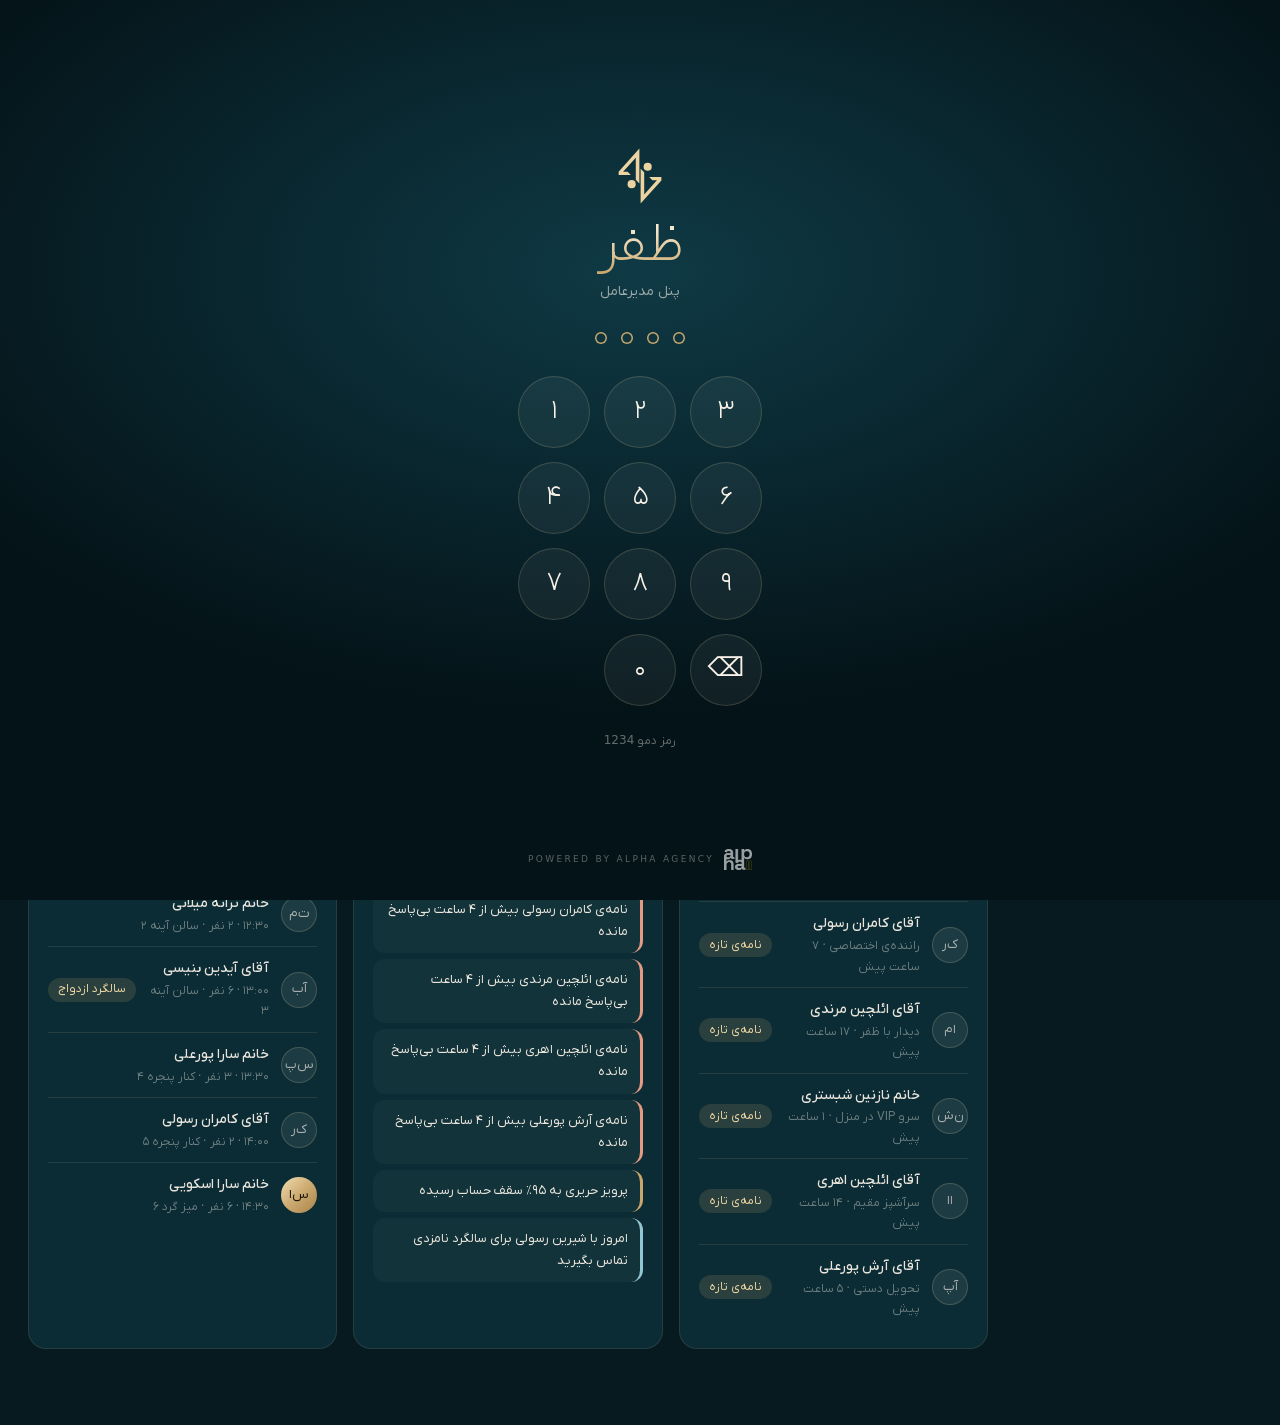
==== admin.html @ aad44e23 "Zafar Continental demo: site, Circle NFC page, CEO panel" ====
<!doctype html>
<html lang="fa" dir="rtl">
<head>
<meta charset="utf-8">
<meta name="viewport" content="width=device-width,initial-scale=1,viewport-fit=cover">
<title>ظفر · پنل مدیرعامل</title>
<meta name="robots" content="noindex,nofollow">
<meta name="theme-color" content="#071E25">
<link rel="icon" href="assets/icons/favicon.svg" type="image/svg+xml">
<link rel="apple-touch-icon" href="assets/icons/apple-touch-icon.png">
<link rel="preload" href="assets/fonts/yekan.woff2" as="font" type="font/woff2" crossorigin>
<link rel="stylesheet" href="css/admin.css?v=45792fa0ba">
<script type="module" src="js/admin/app.js?v=45792fa0ba"></script>
</head>
<body><noscript>پنل به جاوااسکریپت نیاز دارد.</noscript></body>
</html>
---- css/admin.css ----
/* Zafar · CEO panel — Alpha Agency */
@font-face { font-family: "ZY"; src: url(../assets/fonts/yekan.woff2) format("woff2"); font-weight: 100 1000; font-display: swap; }
@font-face { font-family: "IN"; src: url(../assets/fonts/in-400.woff2) format("woff2"); font-weight: 400; unicode-range: U+0000-00FF,U+2000-206F; }
@font-face { font-family: "IN"; src: url(../assets/fonts/in-500.woff2) format("woff2"); font-weight: 500; unicode-range: U+0000-00FF,U+2000-206F; }
@font-face { font-family: "IN"; src: url(../assets/fonts/in-600.woff2) format("woff2"); font-weight: 600; unicode-range: U+0000-00FF,U+2000-206F; }
:root {
  --bg: #061A20; --bg2: #08232A; --panel: #0B2C35; --panel2: #0E3540; --line: rgba(235, 211, 162, .11); --line2: rgba(235, 211, 162, .2);
  --tx: rgba(246, 240, 230, .94); --tx2: rgba(246, 240, 230, .64); --tx3: rgba(246, 240, 230, .4);
  --gold: #C9A66B; --gold-hi: #EBD3A2; --teal: #0F5D73; --green: #8FD3B1; --red: #E39B83; --blue: #93C6D3;
  --fa: "ZY", "IN", system-ui, sans-serif; --lat: "IN", system-ui, sans-serif;
  --ease: cubic-bezier(.22, 1, .36, 1); --spring: cubic-bezier(.34, 1.45, .64, 1);
  --side: 264px; --r: 18px;
  color-scheme: dark;
}
:root[data-theme="light"] { --bg: #F3EEE4; --bg2: #EDE6D9; --panel: #FFFDF8; --panel2: #F7F2E9; --line: rgba(10, 38, 46, .09); --line2: rgba(10, 38, 46, .16); --tx: #0E2229; --tx2: rgba(14, 34, 41, .66); --tx3: rgba(14, 34, 41, .42); --gold: #A9844B; --gold-hi: #8A6A35; --green: #2F8A63; --red: #B9573C; --blue: #2E7186; color-scheme: light; }
* { box-sizing: border-box; }
html, body { margin: 0; }
body { background: var(--bg); color: var(--tx); font: 400 14px/1.7 var(--fa); -webkit-font-smoothing: antialiased; }
a { color: inherit; text-decoration: none; }
button, input, select, textarea { font: inherit; color: inherit; }
button { background: none; border: 0; cursor: pointer; padding: 0; }
.lat { font-family: var(--lat); direction: ltr; unicode-bidi: isolate; }
.zmark { fill: currentColor; }
small { font-size: 12px; }
/* lock */
.lock { position: fixed; inset: 0; z-index: 200; display: grid; place-items: center; background: radial-gradient(90% 70% at 50% 30%, #0F3A45, #041318 70%); transition: opacity .6s var(--ease), transform .6s var(--ease); }
.lock.out { opacity: 0; transform: scale(1.04); }
.lock[hidden] { display: none; }
.lk-in { display: grid; justify-items: center; gap: 6px; color: rgba(246, 240, 230, .94); }
.lk-mark { width: 44px; height: 56px; color: #EBD3A2; margin-bottom: 8px; }
.lk-in h1 { margin: 0; font: 200 56px/1 var(--fa); background: linear-gradient(180deg, #FFF7E6, #C9A66B); -webkit-background-clip: text; background-clip: text; color: transparent; }
.lk-in p { margin: 0 0 22px; color: rgba(246, 240, 230, .6); }
.dots { display: flex; gap: 14px; margin-bottom: 26px; }
.dots i { width: 12px; height: 12px; border-radius: 50%; box-shadow: inset 0 0 0 1.5px #C9A66B; transition: background-color .2s, transform .2s var(--spring); }
.dots i.on { background: #EBD3A2; transform: scale(1.15); }
.dots.bad { animation: shake .45s; }
@keyframes shake { 20%, 60% { transform: translateX(-8px); } 40%, 80% { transform: translateX(8px); } }
.pad { display: grid; grid-template-columns: repeat(3, 72px); gap: 14px; direction: ltr; }
.pad button { height: 72px; border-radius: 50%; font: 300 26px/1 var(--fa); color: #F6F0E6; background: rgba(255, 255, 255, .05); box-shadow: inset 0 0 0 1px rgba(235, 211, 162, .18); transition: background-color .2s, transform .15s; }
.pad button:active { transform: scale(.92); background: rgba(235, 211, 162, .2); }
.pad button:disabled { visibility: hidden; }
.lk-in > small { margin-top: 18px; color: rgba(246, 240, 230, .4); }
.lk-sig { position: absolute; bottom: 30px; display: flex; gap: 10px; align-items: center; opacity: .6; } .lk-sig span { font: 500 9px/1 var(--lat); letter-spacing: .26em; text-transform: uppercase; color: rgba(246, 240, 230, .6); }
/* layout */
.side { position: fixed; inset-block: 0; inset-inline-start: 0; z-index: 40; width: var(--side); display: flex; flex-direction: column; background: var(--bg2); border-inline-end: 1px solid var(--line); transition: width .35s var(--ease), transform .35s var(--ease); }
.sd-brand { display: flex; align-items: center; gap: 12px; padding: 22px 20px 18px; color: var(--gold-hi); }
.sd-brand .zmark { width: 22px; height: 28px; flex: none; }
.sd-brand b { display: block; font: 500 13px/1 var(--lat); letter-spacing: .38em; color: var(--tx); }
.sd-brand small { color: var(--tx3); }
.sd-nav { flex: 1; overflow-y: auto; padding: 4px 12px 20px; scrollbar-width: thin; }
.sd-g { margin-top: 12px; }
.sd-g > small { display: block; padding: 6px 12px; color: var(--tx3); font-size: 11.5px; }
.sd-g a { position: relative; display: flex; align-items: center; gap: 12px; height: 40px; padding: 0 12px; border-radius: 12px; color: var(--tx2); transition: background-color .2s, color .2s; white-space: nowrap; }
.sd-g a svg { width: 19px; height: 19px; flex: none; }
.sd-g a:hover { background: rgba(255, 255, 255, .04); color: var(--tx); }
.sd-g a.on { background: rgba(201, 166, 107, .14); color: var(--gold-hi); box-shadow: inset 0 0 0 1px rgba(201, 166, 107, .25); }
.sd-g a span { overflow: hidden; text-overflow: ellipsis; }
.bd { margin-inline-start: auto; min-width: 22px; height: 20px; padding: 0 6px; border-radius: 10px; background: var(--gold); color: #1B1408; font: 600 11.5px/20px var(--fa); text-align: center; font-style: normal; }
.sd-foot { display: grid; gap: 8px; padding: 16px 20px 20px; border-top: 1px solid var(--line); font-size: 13px; color: var(--tx2); }
.sd-foot a:hover { color: var(--gold-hi); }
.alpha-sig { display: inline-flex !important; align-items: center; gap: 10px; margin-top: 6px; opacity: .7; direction: ltr; justify-content: flex-end; }
.alpha-sig img { width: 26px; height: auto; }
:root[data-theme="light"] .alpha-sig img, :root[data-theme="light"] .lk-sig img { filter: invert(1); }
.alpha-sig span { font: 500 8.5px/1 var(--lat); letter-spacing: .24em; text-transform: uppercase; }
.main { margin-inline-start: var(--side); min-height: 100vh; transition: margin .35s var(--ease); }
.collapsed { --side: 74px; }
.collapsed .sd-g a span, .collapsed .sd-g > small, .collapsed .sd-brand div, .collapsed .sd-foot a:not(.alpha-sig), .collapsed .alpha-sig span { display: none; }
.collapsed .bd { position: absolute; top: 2px; inset-inline-end: 4px; min-width: 18px; height: 16px; line-height: 16px; font-size: 10px; }
.top { position: sticky; top: 0; z-index: 30; display: flex; align-items: center; gap: 10px; height: 66px; padding: 0 24px; background: color-mix(in srgb, var(--bg) 78%, transparent); -webkit-backdrop-filter: blur(18px) saturate(160%); backdrop-filter: blur(18px) saturate(160%); border-bottom: 1px solid var(--line); }
.top h1 { margin: 0 6px; font: 400 19px/1 var(--fa); white-space: nowrap; }
.ib { position: relative; width: 40px; height: 40px; flex: none; border-radius: 12px; display: grid; place-items: center; color: var(--tx2); transition: background-color .2s, color .2s; }
.ib:hover { background: rgba(255, 255, 255, .05); color: var(--tx); }
.ib svg { width: 20px; height: 20px; }
.burger { display: none; }
.search { margin-inline-start: auto; display: flex; align-items: center; gap: 10px; height: 40px; padding: 0 14px; border-radius: 12px; min-width: 320px; color: var(--tx3); background: var(--panel); box-shadow: inset 0 0 0 1px var(--line); }
.search svg { width: 17px; height: 17px; }
.search kbd { margin-inline-start: auto; font-size: 11px; padding: 2px 6px; border-radius: 6px; box-shadow: inset 0 0 0 1px var(--line2); }
.bell i { position: absolute; top: 4px; inset-inline-end: 4px; min-width: 17px; height: 17px; padding: 0 4px; border-radius: 9px; background: var(--red); color: #1B0D07; font: 600 10.5px/17px var(--fa); font-style: normal; display: none; }
.bell.has i { display: block; }
.bell.ring svg { animation: ring .9s var(--ease); transform-origin: 50% 15%; }
@keyframes ring { 15% { transform: rotate(14deg); } 30% { transform: rotate(-12deg); } 45% { transform: rotate(9deg); } 60% { transform: rotate(-6deg); } 75% { transform: rotate(3deg); } }
.me { display: flex; align-items: center; gap: 8px; padding: 0 12px; height: 40px; border-radius: 12px; background: var(--panel); box-shadow: inset 0 0 0 1px var(--line); color: var(--tx2); }
.me .zmark { width: 13px; height: 17px; color: var(--gold); }
.alerts-pop { position: fixed; z-index: 50; top: 62px; inset-inline-end: 24px; width: 380px; max-height: 70vh; overflow: auto; padding: 18px; border-radius: 18px; background: var(--panel); box-shadow: inset 0 0 0 1px var(--line2), 0 30px 60px -20px rgba(0, 0, 0, .6); }
.alerts-pop h4 { margin: 0 0 10px; }
.view { padding: 26px 28px 60px; }
.view.in { animation: fade .45s var(--ease); }
@keyframes fade { from { opacity: 0; transform: translateY(8px); } }
/* components */
.kpis { display: grid; grid-template-columns: repeat(auto-fit, minmax(158px, 1fr)); gap: 12px; margin-bottom: 18px; }
.kpis.sm { grid-template-columns: repeat(auto-fit, minmax(130px, 1fr)); margin: 16px 0; }
.kpi { position: relative; padding: 16px 18px; border-radius: var(--r); background: var(--panel); box-shadow: inset 0 0 0 1px var(--line); display: grid; gap: 4px; align-content: start; }
.kpi > span { color: var(--tx3); font-size: 12.5px; }
.kpi > b { font: 500 22px/1.25 var(--fa); }
.kpi > b small { font-size: 12px; color: var(--tx3); font-weight: 400; }
.kpi > em { font-style: normal; color: var(--tx3); font-size: 12px; }
.kpis.sm .kpi > b { font-size: 16px; }
.kpi.hot { box-shadow: inset 0 0 0 1px rgba(227, 155, 131, .5); background: linear-gradient(160deg, rgba(227, 155, 131, .08), var(--panel)); }
.delta { font-size: 12px; font-weight: 500; } .delta.up { color: var(--green); } .delta.down { color: var(--red); }
.grid { display: grid; gap: 16px; margin-bottom: 16px; }
.g-2 { grid-template-columns: 1fr 1fr; } .g-3 { grid-template-columns: repeat(3, 1fr); } .g-2-1 { grid-template-columns: 2fr 1fr; }
.grid > .card { margin: 0; }
.card { padding: 20px; border-radius: var(--r); background: var(--panel); box-shadow: inset 0 0 0 1px var(--line); margin-bottom: 16px; min-width: 0; }
.card-h { display: flex; align-items: center; justify-content: space-between; gap: 12px; margin-bottom: 14px; }
.card-h h3 { margin: 0; font: 500 15px/1.4 var(--fa); display: flex; align-items: center; gap: 10px; }
.lnk { color: var(--gold-hi); font-size: 13px; }
.pill { display: inline-flex; align-items: center; height: 24px; padding: 0 10px; border-radius: 999px; font-size: 12px; white-space: nowrap; background: rgba(255, 255, 255, .06); color: var(--tx2); }
.pill.gold { background: rgba(201, 166, 107, .16); color: var(--gold-hi); } .pill.green { background: rgba(143, 211, 177, .14); color: var(--green); } .pill.red { background: rgba(227, 155, 131, .15); color: var(--red); } .pill.blue { background: rgba(147, 198, 211, .14); color: var(--blue); } .pill.mute { color: var(--tx3); }
.pill.tier-noir { background: #15181A; color: #E9D3A3; box-shadow: inset 0 0 0 1px rgba(233, 211, 163, .3); } .pill.tier-gold { background: linear-gradient(135deg, #F3DFAE, #B99257); color: #2A1E0B; } .pill.tier-teal { background: #0F5D73; color: #F3E7CE; }
.b { display: inline-flex; align-items: center; justify-content: center; gap: 6px; height: 36px; padding: 0 14px; border-radius: 11px; font-size: 13px; white-space: nowrap; background: rgba(255, 255, 255, .05); box-shadow: inset 0 0 0 1px var(--line2); color: var(--tx); transition: background-color .2s, transform .15s var(--spring); }
.b:hover { background: rgba(255, 255, 255, .09); } .b:active { transform: scale(.95); }
.b.gold { background: linear-gradient(135deg, #F1DDB1, #C9A66B 55%, #A9844B); color: #1B1408; box-shadow: none; font-weight: 500; }
.b.sm { height: 30px; padding: 0 10px; font-size: 12px; border-radius: 9px; }
.b.on { background: rgba(201, 166, 107, .2); color: var(--gold-hi); }
.b[aria-pressed="true"] { background: rgba(201, 166, 107, .18); color: var(--gold-hi); box-shadow: inset 0 0 0 1px rgba(201, 166, 107, .4); }
.b small { opacity: .6; }
.row { display: flex; flex-wrap: wrap; gap: 6px; align-items: center; }
.bar-row { display: flex; flex-wrap: wrap; gap: 10px; align-items: center; margin-bottom: 16px; }
.bar-row .muted { flex: 1; }
.seg-a { display: flex; flex-wrap: wrap; gap: 6px; }
.sel { height: 36px; padding: 0 12px; border-radius: 11px; border: 0; outline: 0; background: var(--panel); box-shadow: inset 0 0 0 1px var(--line2); min-width: 160px; }
.sel.sm { height: 30px; min-width: 0; font-size: 12.5px; padding: 0 8px; }
.sel.num { width: 90px; text-align: center; }
.sel:focus { box-shadow: inset 0 0 0 1.5px var(--gold); }
select option { background: var(--panel); color: var(--tx); }
.muted, .hint { color: var(--tx3); font-size: 13px; }
.hint { margin: 8px 0 0; }
.empty { color: var(--tx3); text-align: center; padding: 22px 0; margin: 0; font-size: 13px; } .empty.sm { padding: 8px 0; }
.av { width: 36px; height: 36px; flex: none; border-radius: 50%; display: grid; place-items: center; font-size: 13px; background: rgba(255, 255, 255, .07); color: var(--tx2); box-shadow: inset 0 0 0 1px var(--line2); }
.av.gold { background: linear-gradient(135deg, #F1DDB1, #C9A66B 55%, #A9844B); color: #1B1408; box-shadow: none; }
.av.big { width: 58px; height: 58px; font-size: 18px; }
.who { display: flex; align-items: center; gap: 10px; } .who b { display: block; font-weight: 500; } .who small { color: var(--tx3); }
.list { list-style: none; margin: 0; padding: 0; }
.list li { display: flex; align-items: center; gap: 12px; padding: 10px 0; border-bottom: 1px solid var(--line); }
.list li:last-child { border: 0; }
.list li > a { display: flex; align-items: center; gap: 12px; width: 100%; }
.list li div { flex: 1; min-width: 0; } .list li b { display: block; font-weight: 500; } .list li small { display: block; color: var(--tx3); }
.list.sm li { padding: 8px 0; }
.alerts { list-style: none; margin: 0; padding: 0; display: grid; gap: 6px; }
.alerts li a, .alerts-pop li a { display: block; padding: 10px 12px; border-radius: 12px; background: rgba(255, 255, 255, .03); border-inline-start: 3px solid var(--tx3); font-size: 13px; }
.alerts-pop ul { list-style: none; margin: 0; padding: 0; display: grid; gap: 6px; }
.alerts li.red a, .alerts-pop li.red a { border-color: var(--red); } .alerts li.gold a, .alerts-pop li.gold a { border-color: var(--gold); } .alerts li.blue a, .alerts-pop li.blue a { border-color: var(--blue); }
.mtr { display: inline-block; width: 90px; height: 6px; border-radius: 6px; background: rgba(255, 255, 255, .08); overflow: hidden; vertical-align: middle; }
.mtr i { display: block; height: 100%; width: calc(var(--p) * 100%); background: var(--gold); border-radius: inherit; }
.mtr.red i { background: var(--red); }
/* tables */
.tbl-wrap { overflow-x: auto; margin: 0 -6px; }
.tbl { width: 100%; border-collapse: collapse; min-width: 640px; }
.tbl th { text-align: start; font-weight: 500; font-size: 12px; color: var(--tx3); padding: 10px 8px; border-bottom: 1px solid var(--line2); cursor: pointer; white-space: nowrap; user-select: none; }
.tbl th[data-dir]::after { content: " ▾"; color: var(--gold); } .tbl th[data-dir="asc"]::after { content: " ▴"; }
.tbl td { padding: 11px 8px; border-bottom: 1px solid var(--line); vertical-align: middle; }
.tbl td small { color: var(--tx3); }
.tbl tbody tr:hover td { background: rgba(255, 255, 255, .02); }
.tbl.compact td { padding: 7px 8px; font-size: 13px; }
.tbl tfoot td { font-weight: 600; }
.pos { color: var(--green); }
/* charts */
.chart { width: 100%; height: auto; overflow: visible; }
.chart .grid { stroke: var(--line); stroke-width: 1; }
.chart .ax { fill: var(--tx3); font: 400 20px var(--fa); }
.chart .ln { fill: none; stroke: var(--gold); stroke-width: 3; stroke-linejoin: round; }
.chart .ln2 { fill: none; stroke: var(--tx3); stroke-width: 2; stroke-dasharray: 6 6; }
.chart .hit { fill: transparent; } .chart .hit:hover { fill: rgba(201, 166, 107, .08); }
.legend { display: flex; flex-wrap: wrap; gap: 14px; margin-top: 10px; color: var(--tx2); font-size: 12.5px; }
.legend span { display: inline-flex; align-items: center; gap: 6px; } .legend i { width: 12px; height: 4px; border-radius: 3px; background: var(--gold); } .legend i.l2 { background: var(--tx3); }
.legend.col { flex-direction: column; gap: 6px; } .legend.col span { justify-content: space-between; } .legend.col b { margin-inline-start: auto; font-weight: 500; }
.legend.col i { width: 10px; height: 10px; border-radius: 3px; }
.hbars { display: grid; gap: 10px; }
.hb { display: grid; grid-template-columns: 140px 1fr auto; gap: 12px; align-items: center; font-size: 13px; }
.hb i { height: 10px; border-radius: 6px; background: linear-gradient(90deg, var(--c), color-mix(in srgb, var(--c) 60%, transparent)); width: calc(var(--v) * 100%); min-width: 4px; }
:root[dir="rtl"] .hb i { background: linear-gradient(270deg, var(--c), color-mix(in srgb, var(--c) 60%, transparent)); }
.hb b { font-weight: 500; white-space: nowrap; }
.vbars { display: flex; align-items: flex-end; gap: 6px; height: calc(var(--h) + 24px); }
.vb { flex: 1; display: grid; justify-items: center; gap: 6px; align-content: end; height: 100%; }
.vb i { width: 100%; max-width: 26px; height: calc(var(--v) * var(--h)); border-radius: 6px 6px 2px 2px; background: var(--c); opacity: .85; }
.vb small { font-size: 10px; color: var(--tx3); white-space: nowrap; }
.donut { position: relative; display: grid; place-items: center; margin: 0 auto 14px; width: max-content; }
.donut svg { transform: rotate(-90deg); } .donut circle { fill: none; stroke-width: 13; }
.dn-c { position: absolute; text-align: center; } .dn-c b { display: block; font-size: 17px; font-weight: 500; } .dn-c small { color: var(--tx3); }
.heat { display: grid; grid-template-columns: 70px repeat(var(--cols), 1fr); gap: 4px; align-items: center; font-size: 12px; }
.heat small { color: var(--tx3); text-align: center; } .heat i { height: 30px; border-radius: 7px; background: rgba(201, 166, 107, calc(.08 + var(--a) * .85)); }
.tip { position: fixed; z-index: 300; pointer-events: none; padding: 8px 12px; border-radius: 10px; background: #041318; color: #F6F0E6; font-size: 12.5px; white-space: pre-line; transform: translate(-50%, -100%); opacity: 0; transition: opacity .15s; box-shadow: 0 10px 30px -10px rgba(0, 0, 0, .7), inset 0 0 0 1px rgba(235, 211, 162, .2); }
.tip.on { opacity: 1; }
/* inbox */
.inbox { display: grid; grid-template-columns: 360px 1fr; gap: 16px; align-items: start; }
.ib-list { list-style: none; margin: 0; padding: 6px; border-radius: var(--r); background: var(--panel); box-shadow: inset 0 0 0 1px var(--line); max-height: calc(100vh - 220px); overflow: auto; position: sticky; top: 86px; }
.ib-list li a { display: flex; gap: 10px; align-items: center; padding: 12px; border-radius: 14px; }
.ib-list li a:hover { background: rgba(255, 255, 255, .03); }
.ib-list li.on a { background: rgba(201, 166, 107, .12); }
.ib-list li div { flex: 1; min-width: 0; } .ib-list b { display: block; font-weight: 500; } .ib-list small { display: block; color: var(--tx3); white-space: nowrap; overflow: hidden; text-overflow: ellipsis; }
.ib-list li.unread b::after { content: ""; display: inline-block; width: 7px; height: 7px; margin-inline-start: 6px; border-radius: 50%; background: var(--gold); vertical-align: 2px; }
.ib-read { display: grid; grid-template-columns: 1fr 300px; gap: 16px; align-items: start; }
.ib-empty { grid-column: 1 / -1; padding: 80px 0; border-radius: var(--r); background: var(--panel); box-shadow: inset 0 0 0 1px var(--line); }
.paper { position: relative; padding: 30px 34px; border-radius: 6px; background: #FCF9F2; color: #0E2229; box-shadow: 0 30px 60px -30px rgba(0, 0, 0, .6); background-image: linear-gradient(rgba(10, 38, 46, .04) 1px, transparent 1px); background-size: 100% 38px; }
.paper::after { content: ""; position: absolute; inset: 10px; border: 1px solid rgba(201, 166, 107, .4); pointer-events: none; }
.paper .pill { background: rgba(10, 38, 46, .07); color: rgba(14, 34, 41, .7); } .paper .pill.gold { background: rgba(201, 166, 107, .25); color: #6E5228; } .paper .pill.red { background: rgba(185, 87, 60, .12); color: #9A4430; } .paper .pill.blue { background: rgba(46, 113, 134, .12); color: #2E7186; } .paper .pill.green { background: rgba(47, 138, 99, .12); color: #2F8A63; }
.pp-h { display: flex; gap: 12px; align-items: center; color: rgba(14, 34, 41, .5); font-size: 12.5px; margin-bottom: 18px; } .pp-h .pill { margin-inline-start: auto; }
.paper h2 { margin: 0 0 8px; font: 300 26px/1.4 var(--fa); color: #0A262E; }
.paper p { margin: 0 0 10px; font-size: 16px; line-height: 2.2; }
.paper b { color: #0F5D73; font-weight: 500; }
.paper a { color: #0F5D73; }
.pp-f { margin: 6px 0 14px; display: grid; gap: 0; }
.pp-f > div { display: grid; grid-template-columns: 150px 1fr; gap: 12px; padding: 7px 0; border-bottom: 1px dashed rgba(10, 38, 46, .12); }
.pp-f dt { color: rgba(14, 34, 41, .5); font-size: 13px; } .pp-f dd { margin: 0; color: #0F5D73; font-size: 15px; }
.paper blockquote { margin: 6px 0 14px; padding: 10px 14px; border-inline-start: 3px solid #C9A66B; background: rgba(201, 166, 107, .08); font-size: 15px; color: #0F5D73; }
.pp-s span { font-size: 20px; color: #0F5D73; }
.pp-meta { display: flex; flex-wrap: wrap; gap: 6px; margin-top: 14px; }
.ib-acts { padding: 18px; border-radius: var(--r); background: var(--panel); box-shadow: inset 0 0 0 1px var(--line); position: sticky; top: 86px; }
.ib-acts h4 { margin: 18px 0 8px; font-weight: 500; font-size: 13px; color: var(--tx2); }
.ib-acts .row { margin-top: 12px; }
.tl { list-style: none; margin: 0; padding: 0; border-inline-start: 1px solid var(--line2); }
.tl li { position: relative; padding: 0 16px 14px; } .tl li::before { content: ""; position: absolute; inset-inline-start: -5px; top: 6px; width: 9px; height: 9px; border-radius: 50%; background: var(--gold); }
.tl b { display: block; font-weight: 500; font-size: 13px; } .tl small { color: var(--tx3); }
/* forms */
.ff { display: grid; gap: 6px; margin-bottom: 12px; } .ff > span { color: var(--tx3); font-size: 12.5px; }
.ff input, .ff select, .ff textarea { width: 100%; padding: 10px 12px; border-radius: 11px; border: 0; outline: 0; background: var(--panel2); box-shadow: inset 0 0 0 1px var(--line2); min-height: 40px; }
.ff input:focus, .ff select:focus, .ff textarea:focus { box-shadow: inset 0 0 0 1.5px var(--gold); }
.ff2 { display: grid; grid-template-columns: 1fr 1fr; gap: 10px; }
.chk { display: flex; align-items: center; gap: 8px; font-size: 13px; color: var(--tx2); cursor: pointer; }
.chk input { accent-color: var(--gold); width: 16px; height: 16px; } .chk.big { padding: 0 12px; height: 36px; border-radius: 11px; box-shadow: inset 0 0 0 1px var(--line2); }
.checks { display: grid; grid-template-columns: 1fr 1fr; gap: 8px; margin: 6px 0 12px; }
.sw { position: relative; display: inline-block; width: 42px; height: 24px; cursor: pointer; } .sw input { position: absolute; opacity: 0; }
.sw i { position: absolute; inset: 0; border-radius: 12px; background: rgba(255, 255, 255, .12); transition: background-color .25s; } .sw i::after { content: ""; position: absolute; top: 3px; inset-inline-start: 3px; width: 18px; height: 18px; border-radius: 50%; background: #fff; transition: transform .3s var(--spring); }
.sw input:checked + i { background: var(--gold); } .sw input:checked + i::after { transform: translateX(-18px); }
:root[dir="ltr"] .sw input:checked + i::after { transform: translateX(18px); }
.sw input:disabled + i { opacity: .5; } .sw.sm { width: 34px; height: 20px; } .sw.sm i::after { width: 14px; height: 14px; } .sw.sm input:checked + i::after { transform: translateX(-14px); }
/* drawer + modal + palette */
.drawer, .modal, .pal { position: fixed; inset: 0; z-index: 90; }
.drawer[hidden], .modal[hidden], .pal[hidden] { display: none; }
.dw-bg, .md-bg, .pal-bg { position: absolute; inset: 0; background: rgba(2, 10, 13, .55); -webkit-backdrop-filter: blur(4px); backdrop-filter: blur(4px); opacity: 0; transition: opacity .3s; }
.drawer.open .dw-bg, .modal.open .md-bg, .pal:not([hidden]) .pal-bg { opacity: 1; }
.dw-in { position: absolute; inset-block: 0; inset-inline-end: 0; width: min(520px, 100vw); overflow: auto; padding: 24px; background: var(--bg2); box-shadow: 0 0 0 1px var(--line), -30px 0 60px -20px rgba(0, 0, 0, .5); transform: translateX(-100%); transition: transform .4s var(--ease); }
:root[dir="ltr"] .dw-in { transform: translateX(100%); }
.drawer.wide .dw-in { width: min(640px, 100vw); }
.drawer.open .dw-in { transform: none; }
.dw-h { display: flex; gap: 14px; align-items: flex-start; } .dw-h h2 { margin: 0; font: 400 21px/1.4 var(--fa); } .dw-h p { margin: 2px 0 8px; color: var(--tx3); font-size: 12.5px; } .dw-h > div { flex: 1; }
.x { width: 36px; height: 36px; border-radius: 50%; font-size: 22px; color: var(--tx2); box-shadow: inset 0 0 0 1px var(--line2); }
.dw-sec { margin-top: 20px; padding-top: 18px; border-top: 1px solid var(--line); } .dw-sec h4 { margin: 0 0 12px; font-weight: 500; font-size: 13.5px; color: var(--gold-hi); }
.dw-sec form { display: grid; grid-template-columns: 1fr 1fr; gap: 0 10px; } .dw-sec form .ff:last-of-type, .dw-sec form .b, .dw-sec form .hint { grid-column: 1 / -1; }
.dl { margin: 0; display: grid; } .dl > div { display: grid; grid-template-columns: 120px 1fr; gap: 12px; padding: 7px 0; border-bottom: 1px solid var(--line); } .dl dt { color: var(--tx3); font-size: 12.5px; } .dl dd { margin: 0; }
.md-in { position: absolute; left: 50%; top: 50%; width: min(520px, calc(100vw - 24px)); max-height: calc(100vh - 40px); overflow: auto; translate: -50% -46%; padding: 22px; border-radius: 22px; background: var(--bg2); box-shadow: 0 0 0 1px var(--line2), 0 40px 80px -30px rgba(0, 0, 0, .7); opacity: 0; transition: translate .4s var(--ease), opacity .3s; }
.modal.open .md-in { translate: -50% -50%; opacity: 1; }
.md-h { display: flex; align-items: center; justify-content: space-between; margin-bottom: 14px; } .md-h h3 { margin: 0; font: 500 16px/1.4 var(--fa); }
.md-f { display: flex; justify-content: flex-end; gap: 8px; margin-top: 8px; }
.pal-in { position: absolute; left: 50%; top: 14vh; translate: -50% 0; width: min(620px, calc(100vw - 24px)); border-radius: 20px; background: var(--bg2); box-shadow: 0 0 0 1px var(--line2), 0 40px 80px -30px rgba(0, 0, 0, .7); overflow: hidden; }
.pal-in input { width: 100%; height: 58px; padding: 0 20px; border: 0; outline: 0; background: transparent; font-size: 16px; border-bottom: 1px solid var(--line); }
.pal-in ul { list-style: none; margin: 0; padding: 8px; max-height: 50vh; overflow: auto; }
.pal-in a { display: flex; justify-content: space-between; gap: 12px; padding: 11px 14px; border-radius: 12px; } .pal-in a small { color: var(--tx3); } .pal-in a.on, .pal-in a:hover { background: rgba(201, 166, 107, .14); }
.toast { position: fixed; z-index: 300; left: 50%; bottom: 26px; translate: -50% 20px; padding: 12px 20px; border-radius: 999px; background: #041318; color: #F6F0E6; box-shadow: 0 0 0 1px rgba(235, 211, 162, .25), 0 20px 40px -10px rgba(0, 0, 0, .6); opacity: 0; transition: opacity .3s, translate .45s var(--spring); pointer-events: none; font-size: 13.5px; }
.toast.on { opacity: 1; translate: -50% 0; }
/* tonight / door view */
.door { display: grid; grid-template-columns: repeat(auto-fill, minmax(320px, 1fr)); gap: 14px; }
.door-c { padding: 24px; border-radius: 22px; background: linear-gradient(160deg, var(--panel2), var(--panel)); box-shadow: inset 0 0 0 1px var(--line2); }
.door-c.arrived { box-shadow: inset 0 0 0 1px var(--gold); }
.door-c small { color: var(--tx3); } .door-c h2 { margin: 8px 0 6px; font: 300 26px/1.35 var(--fa); color: var(--gold-hi); }
.door-c p { margin: 0 0 8px; color: var(--tx2); display: flex; gap: 8px; align-items: center; }
.door-c ul { list-style: none; margin: 10px 0 16px; padding: 0; display: grid; gap: 6px; font-size: 13.5px; } .door-c li { padding: 6px 10px; border-radius: 10px; background: rgba(255, 255, 255, .04); } .door-c li.warn { color: var(--red); background: rgba(227, 155, 131, .1); } .door-c li.gold { color: var(--gold-hi); background: rgba(201, 166, 107, .1); }
.door-c .b { flex: 1; height: 46px; font-size: 15px; }
/* kanban, calendar, bespoke, drivers */
.kanban, .bs-flow { display: grid; grid-template-columns: repeat(4, 1fr); gap: 12px; }
.bs-flow { grid-template-columns: repeat(5, 1fr); }
.kb-col, .bs-flow > div { padding: 12px; border-radius: 16px; background: rgba(255, 255, 255, .02); box-shadow: inset 0 0 0 1px var(--line); min-height: 140px; }
.kb-col h4, .bs-flow h4 { margin: 0 0 10px; font-weight: 500; font-size: 13px; color: var(--tx2); } .kb-col h4 small { color: var(--tx3); }
.kb-card { display: grid; gap: 2px; padding: 12px; border-radius: 13px; background: var(--panel2); box-shadow: inset 0 0 0 1px var(--line); margin-bottom: 8px; transition: transform .2s, box-shadow .2s; }
.kb-card:hover { transform: translateY(-2px); box-shadow: inset 0 0 0 1px var(--line2); }
.kb-card b { font-weight: 500; } .kb-card small { color: var(--tx3); } .kb-card small.gold { color: var(--gold-hi); } .kb-card small.red { color: var(--red); }
.kb-card .row { margin-top: 8px; }
.cal-h, .cal-g { display: grid; grid-template-columns: repeat(7, 1fr); gap: 6px; } .cal-h span { text-align: center; color: var(--tx3); font-size: 12px; padding-bottom: 6px; }
.cal-c { min-height: 92px; padding: 8px; border-radius: 12px; background: rgba(255, 255, 255, .02); box-shadow: inset 0 0 0 1px var(--line); display: grid; align-content: start; gap: 4px; }
.cal-c small { color: var(--tx3); font-size: 11px; } .cal-c.today { box-shadow: inset 0 0 0 1.5px var(--gold); } .cal-c.past { opacity: .55; }
.ev { display: block; padding: 3px 7px; border-radius: 7px; font-size: 11px; background: color-mix(in srgb, var(--c) 22%, transparent); color: var(--tx); border-inline-start: 3px solid var(--c); white-space: nowrap; overflow: hidden; text-overflow: ellipsis; }
.ev.new { opacity: .7; }
.banner { padding: 14px 18px; border-radius: 14px; margin-bottom: 16px; background: rgba(227, 155, 131, .12); color: var(--red); box-shadow: inset 0 0 0 1px rgba(227, 155, 131, .3); }
.drv .card-h h3 { gap: 10px; }
/* statements */
.stmt-grid { display: grid; grid-template-columns: repeat(auto-fill, minmax(420px, 1fr)); gap: 16px; }
.stmt-card { display: grid; gap: 10px; }
.stmt-p { position: relative; padding: 28px; border-radius: 6px; background: #FFFDF8; color: #0E2229; box-shadow: 0 20px 50px -30px rgba(0, 0, 0, .6); font-size: 13px; }
.stmt-p::after { content: ""; position: absolute; inset: 8px; border: 1px solid rgba(201, 166, 107, .45); pointer-events: none; }
.stmt-p header { display: flex; align-items: center; gap: 12px; padding-bottom: 14px; border-bottom: 1px solid rgba(10, 38, 46, .12); }
.stmt-p header .zmark { width: 20px; height: 26px; color: #0F5D73; } .stmt-p header b { display: block; font: 500 12px/1 var(--lat); letter-spacing: .36em; } .stmt-p header small { color: rgba(14, 34, 41, .55); } .stmt-p header span { margin-inline-start: auto; color: rgba(14, 34, 41, .55); }
.sp-to { display: grid; grid-template-columns: 1fr 1fr; gap: 14px; padding: 14px 0; } .sp-to small { display: block; color: rgba(14, 34, 41, .5); } .sp-to b { display: block; font-weight: 500; color: #0A262E; }
.stmt-p table { width: 100%; border-collapse: collapse; } .stmt-p th { text-align: start; font-weight: 500; color: rgba(14, 34, 41, .5); padding: 6px 4px; border-bottom: 1px solid rgba(10, 38, 46, .14); font-size: 12px; } .stmt-p td { padding: 6px 4px; border-bottom: 1px dashed rgba(10, 38, 46, .1); } .stmt-p td:last-child, .stmt-p th:last-child { text-align: end; } .stmt-p tfoot td { font-weight: 600; border: 0; padding-top: 10px; color: #0F5D73; font-size: 14px; }
.stmt-p footer { display: flex; gap: 14px; align-items: center; margin-top: 16px; } .stmt-p footer p { margin: 0; color: rgba(14, 34, 41, .55); font-size: 12px; flex: 1; }
.sp-seal { width: 58px; height: 58px; flex: none; border-radius: 50%; display: grid; place-items: center; color: rgba(235, 211, 162, .95); background: radial-gradient(circle at 35% 30%, #2B8AA1, #0F5D73 55%, #083845); box-shadow: inset 0 -4px 10px rgba(0, 0, 0, .35), inset 0 3px 6px rgba(255, 255, 255, .25); transform: rotate(-10deg); } .sp-seal .zmark { width: 16px; height: 21px; }
.print-body { background: #fff; padding: 20px; } .print-body .stmt-p { box-shadow: none; max-width: 760px; margin: 0 auto; } .pb { page-break-after: always; height: 30px; }
/* misc */
.pl { width: 100%; border-collapse: collapse; } .pl td { padding: 9px 4px; border-bottom: 1px solid var(--line); } .pl td:nth-child(2), .pl td:nth-child(3) { text-align: end; white-space: nowrap; } .pl td:nth-child(3) { color: var(--tx3); width: 70px; } .pl tr.strong td { font-weight: 600; } .pl tr.total td { color: var(--gold-hi); font-size: 15px; border-top: 1px solid var(--line2); }
.pnl-f, .set-f, .pin-f { display: grid; }
.shifts th.today { color: var(--gold-hi); } .shifts td { text-align: center; } .shifts td:first-child { text-align: start; white-space: nowrap; }
.shf { width: 100%; min-width: 58px; height: 32px; border-radius: 9px; font-size: 12px; background: rgba(255, 255, 255, .03); color: var(--tx3); box-shadow: inset 0 0 0 1px var(--line); }
.shf.s1 { background: rgba(147, 198, 211, .14); color: var(--blue); } .shf.s2 { background: rgba(201, 166, 107, .16); color: var(--gold-hi); } .shf.s3 { background: rgba(185, 163, 217, .16); color: #C9B6E6; } .shf.s4 { background: rgba(143, 211, 177, .16); color: var(--green); }
.perm td { text-align: center; } .perm td:first-child { text-align: start; }
.sum { width: 100%; min-height: 200px; padding: 14px; border-radius: 12px; border: 0; background: var(--panel2); box-shadow: inset 0 0 0 1px var(--line); line-height: 1.9; resize: vertical; margin-bottom: 10px; }
.nfcw { display: grid; justify-items: center; gap: 12px; text-align: center; padding: 10px 0; }
.nfcw code { padding: 8px 12px; border-radius: 10px; background: var(--panel2); font-size: 12px; word-break: break-all; }
.nfc-anim { position: relative; width: 80px; height: 80px; } .nfc-anim i { position: absolute; inset: 20px; border-radius: 50%; border: 1.5px solid var(--gold); animation: wav 2s ease-out infinite; } .nfc-anim i:nth-child(2) { animation-delay: .5s; } .nfc-anim i:nth-child(3) { animation-delay: 1s; }
@keyframes wav { from { transform: scale(.4); opacity: 1; } to { transform: scale(2); opacity: 0; } }
.scrim { display: none; }
@media (max-width: 1100px) { .g-3 { grid-template-columns: 1fr 1fr; } .inbox { grid-template-columns: 1fr; } .ib-list { position: static; max-height: 360px; } .ib-read { grid-template-columns: 1fr; } .ib-acts { position: static; } .kanban, .bs-flow { grid-template-columns: 1fr 1fr; } }
@media (max-width: 860px) {
  :root { --side: 280px; }
  .side { transform: translateX(100%); } .side.open { transform: none; box-shadow: -30px 0 60px rgba(0, 0, 0, .5); }
  .main { margin: 0; } .burger { display: grid; } #collapse { display: none; }
  .scrim { position: fixed; inset: 0; z-index: 35; background: rgba(0, 0, 0, .5); } .scrim.on { display: block; }
  .search { min-width: 0; flex: 1; } .search span, .search kbd, .me { display: none; }
  .top { padding: 0 12px; gap: 4px; } .top h1 { font-size: 16px; }
  .view { padding: 16px 12px 60px; }
  .g-2, .g-3, .g-2-1 { grid-template-columns: 1fr; }
  .kanban, .bs-flow { grid-template-columns: 1fr; }
  .ff2, .checks, .dw-sec form { grid-template-columns: 1fr; }
  .hb { grid-template-columns: 100px 1fr auto; }
  .cal-c { min-height: 60px; padding: 4px; } .ev { font-size: 9.5px; padding: 2px 4px; }
  .stmt-grid { grid-template-columns: 1fr; }
  .alerts-pop { inset-inline: 12px; width: auto; }
}
@media print { .side, .top, .bar-row, .b, .toast { display: none !important; } .main { margin: 0; } body { background: #fff; color: #000; } .card { box-shadow: none; } }
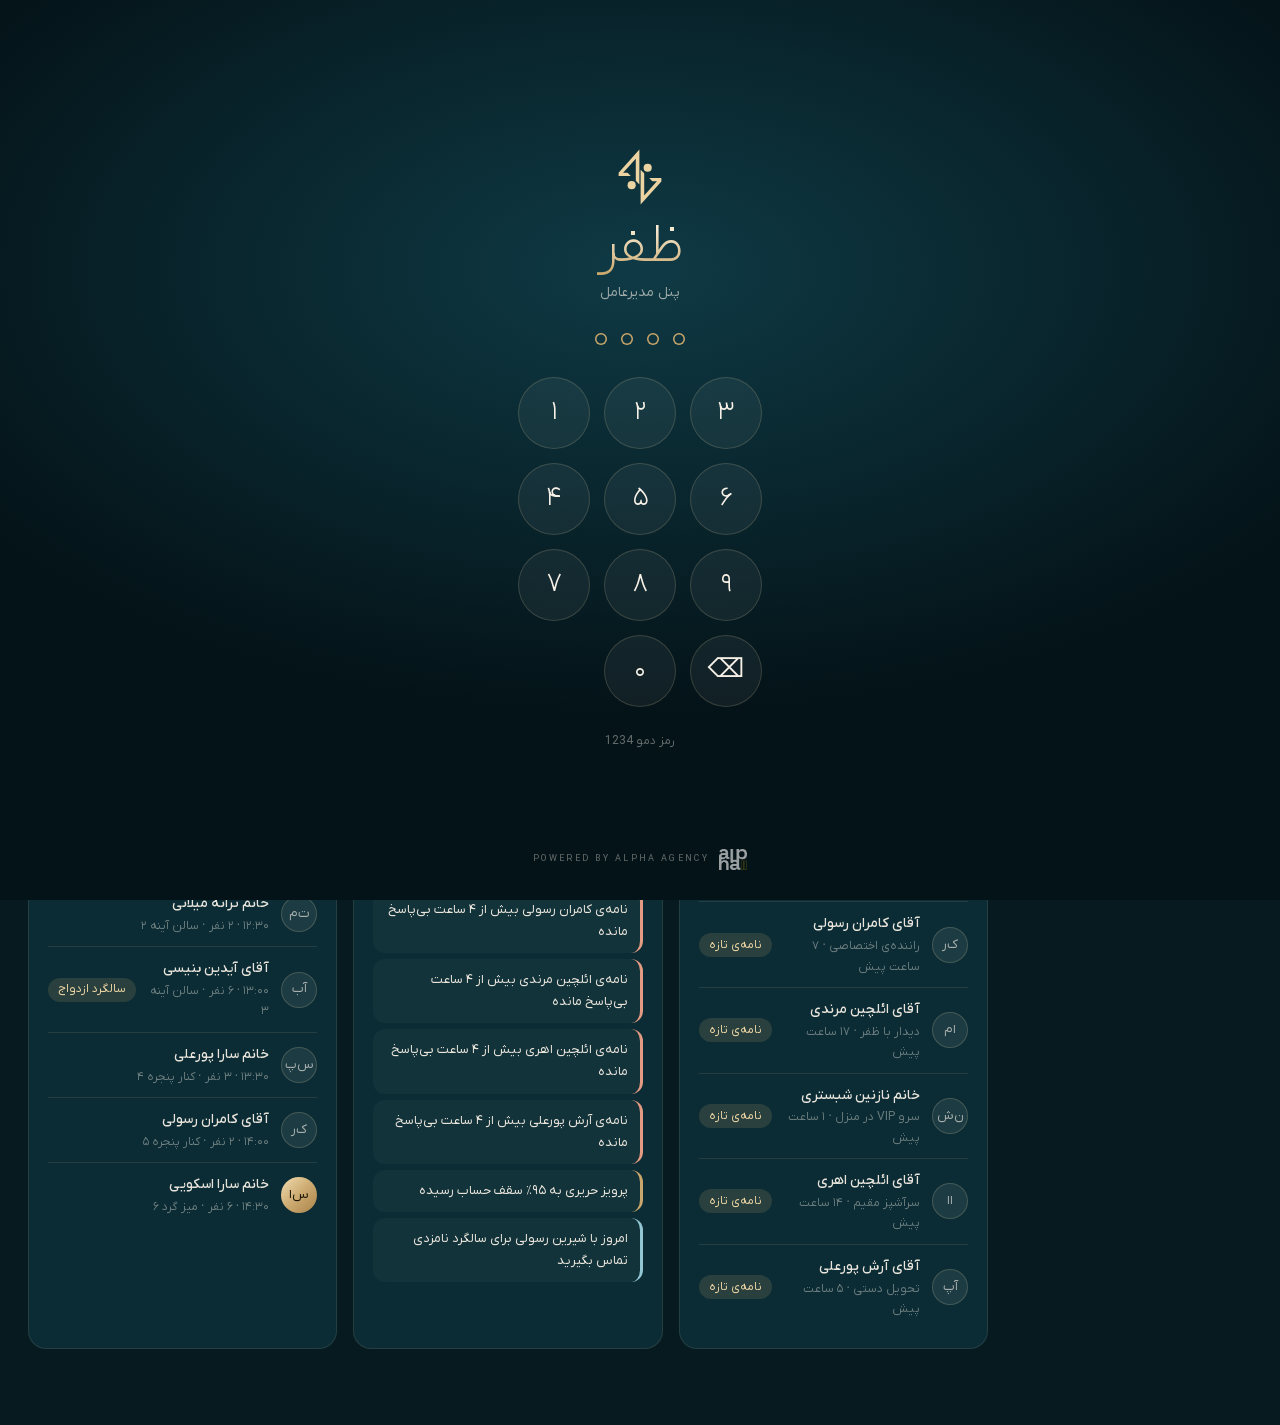
==== commit 37f516a7: "IRANYekanX everywhere, Turkish replaces Azerbaijani, nav v2 (spring fold/open), design system v2" ====
--- a/admin.html
+++ b/admin.html
@@ -8,9 +8,9 @@
 <meta name="theme-color" content="#071E25">
 <link rel="icon" href="assets/icons/favicon.svg" type="image/svg+xml">
 <link rel="apple-touch-icon" href="assets/icons/apple-touch-icon.png">
-<link rel="preload" href="assets/fonts/yekan.woff2" as="font" type="font/woff2" crossorigin>
-<link rel="stylesheet" href="css/admin.css?v=45792fa0ba">
-<script type="module" src="js/admin/app.js?v=45792fa0ba"></script>
+<link rel="preload" href="assets/fonts/yekan-fa.woff2" as="font" type="font/woff2" crossorigin>
+<link rel="stylesheet" href="css/admin.css?v=48c2cbe448">
+<script type="module" src="js/admin/app.js?v=48c2cbe448"></script>
 </head>
 <body><noscript>پنل به جاوااسکریپت نیاز دارد.</noscript></body>
 </html>
--- a/css/admin.css
+++ b/css/admin.css
@@ -1,13 +1,11 @@
 /* Zafar · CEO panel — Alpha Agency */
-@font-face { font-family: "ZY"; src: url(../assets/fonts/yekan.woff2) format("woff2"); font-weight: 100 1000; font-display: swap; }
-@font-face { font-family: "IN"; src: url(../assets/fonts/in-400.woff2) format("woff2"); font-weight: 400; unicode-range: U+0000-00FF,U+2000-206F; }
-@font-face { font-family: "IN"; src: url(../assets/fonts/in-500.woff2) format("woff2"); font-weight: 500; unicode-range: U+0000-00FF,U+2000-206F; }
-@font-face { font-family: "IN"; src: url(../assets/fonts/in-600.woff2) format("woff2"); font-weight: 600; unicode-range: U+0000-00FF,U+2000-206F; }
+@font-face { font-family: "ZY"; src: url(../assets/fonts/yekan-fa.woff2) format("woff2"); font-weight: 100 1000; font-display: swap; }
+@font-face { font-family: "ZL"; src: url(../assets/fonts/yekan-lat.woff2) format("woff2"); font-weight: 100 1000; font-display: swap; }
 :root {
   --bg: #061A20; --bg2: #08232A; --panel: #0B2C35; --panel2: #0E3540; --line: rgba(235, 211, 162, .11); --line2: rgba(235, 211, 162, .2);
   --tx: rgba(246, 240, 230, .94); --tx2: rgba(246, 240, 230, .64); --tx3: rgba(246, 240, 230, .4);
   --gold: #C9A66B; --gold-hi: #EBD3A2; --teal: #0F5D73; --green: #8FD3B1; --red: #E39B83; --blue: #93C6D3;
-  --fa: "ZY", "IN", system-ui, sans-serif; --lat: "IN", system-ui, sans-serif;
+  --fa: "ZY", system-ui, sans-serif; --lat: "ZL", system-ui, sans-serif;
   --ease: cubic-bezier(.22, 1, .36, 1); --spring: cubic-bezier(.34, 1.45, .64, 1);
   --side: 264px; --r: 18px;
   color-scheme: dark;
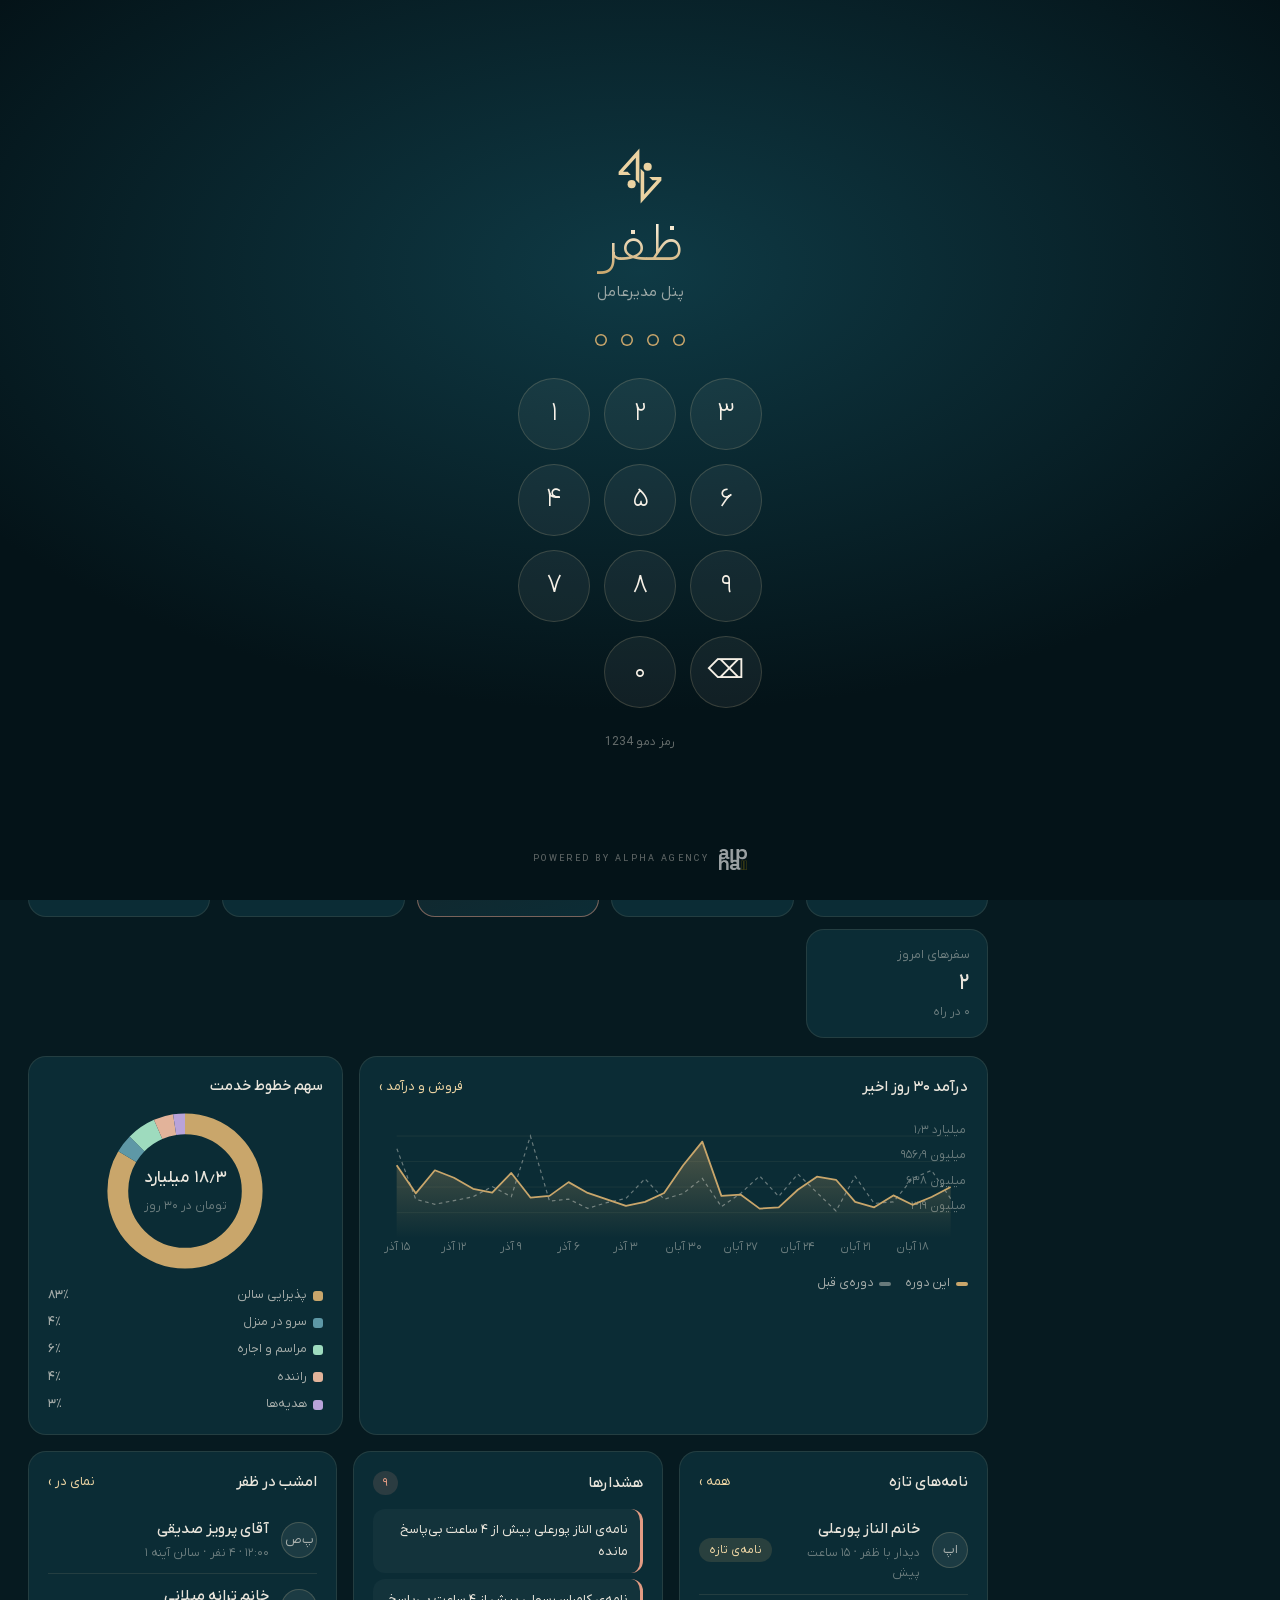
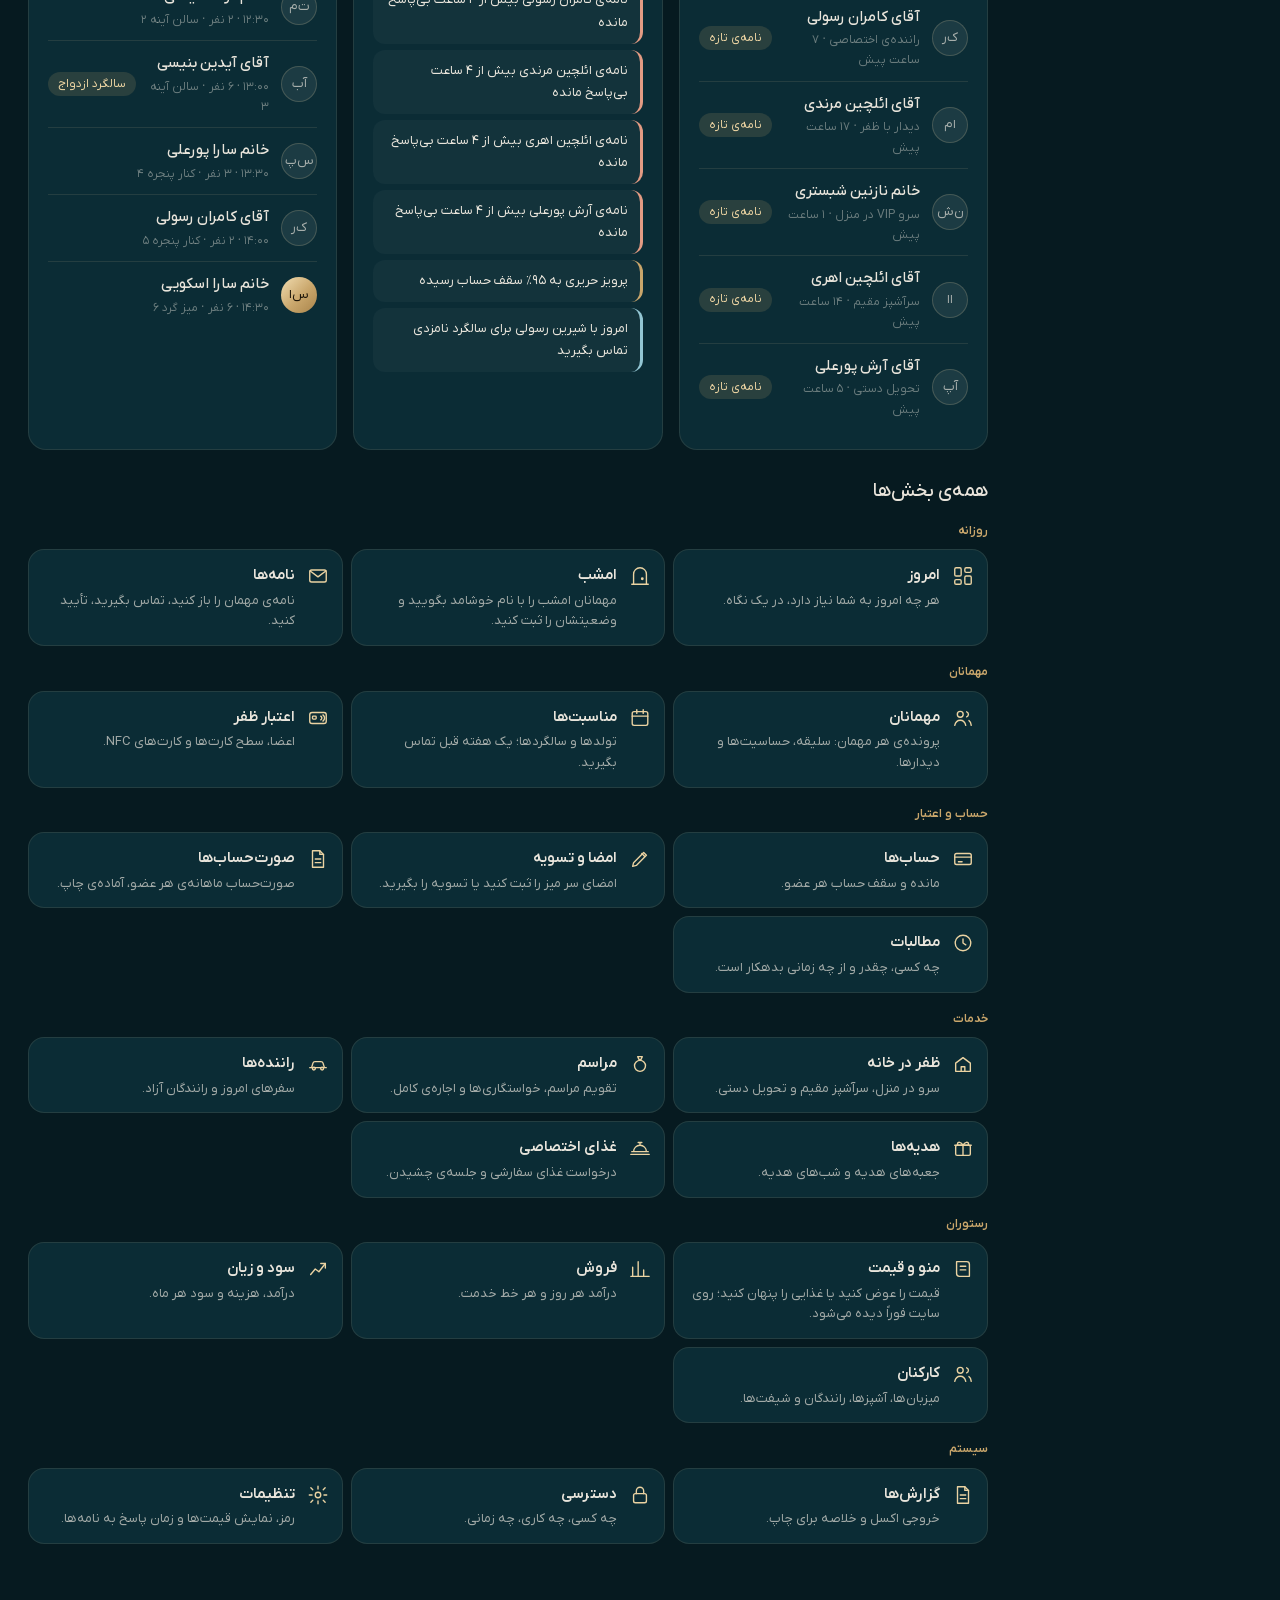
==== commit fd0234ab: "Zafar v4: logo hero, Etebar, three-step letter, simpler CEO panel Hero is now the Zafar mark with ZA" ====
--- a/admin.html
+++ b/admin.html
@@ -9,8 +9,8 @@
 <link rel="icon" href="assets/icons/favicon.svg" type="image/svg+xml">
 <link rel="apple-touch-icon" href="assets/icons/apple-touch-icon.png">
 <link rel="preload" href="assets/fonts/yekan-fa.woff2" as="font" type="font/woff2" crossorigin>
-<link rel="stylesheet" href="css/admin.css?v=48c2cbe448">
-<script type="module" src="js/admin/app.js?v=48c2cbe448"></script>
+<link rel="stylesheet" href="css/admin.css?v=8a76dce537">
+<script type="module" src="js/admin/app.js?v=8a76dce537"></script>
 </head>
 <body><noscript>پنل به جاوااسکریپت نیاز دارد.</noscript></body>
 </html>
--- a/css/admin.css
+++ b/css/admin.css
@@ -313,3 +313,72 @@
   .alerts-pop { inset-inline: 12px; width: auto; }
 }
 @media print { .side, .top, .bar-row, .b, .toast { display: none !important; } .main { margin: 0; } body { background: #fff; color: #000; } .card { box-shadow: none; } }
+
+#rulehint b.pos { color: var(--ok, #4E9C79); } #rulehint b.neg, .hint.bad { color: #C9634A; }
+
+/* ———————————————— simpler panel (v3): bigger type, plain names, Today first, phone tab bar */
+body { font-size: 15px; }
+.b { height: 40px; padding: 0 16px; font-size: 14px; border-radius: 12px; }
+.b.sm { height: 34px; font-size: 13px; }
+.sd-g { margin-top: 16px; }
+.sd-g > small { font-size: 12px; font-weight: 600; letter-spacing: .02em; color: var(--gold); opacity: .8; }
+.sd-g a { height: 44px; font-size: 15px; }
+.top { height: 74px; }
+.tt { min-width: 0; margin: 0 6px; }
+.tt h1 { margin: 0; font: 500 20px/1.2 var(--fa); white-space: nowrap; }
+.tt p { margin: 3px 0 0; color: var(--tx3); font-size: 12.5px; line-height: 1.4; white-space: nowrap; overflow: hidden; text-overflow: ellipsis; max-width: 46vw; }
+.top .search { flex: 0 1 360px; }
+.today { margin-bottom: 22px; padding: 24px 26px; border-radius: 22px; background: radial-gradient(80% 140% at 100% 0%, rgba(201, 166, 107, .16), transparent 60%), var(--panel); box-shadow: inset 0 0 0 1px var(--line2); }
+.td-h { display: flex; align-items: flex-end; justify-content: space-between; gap: 14px; flex-wrap: wrap; }
+.td-h h2 { margin: 0; font: 300 30px/1.2 var(--fa); color: var(--gold-hi); }
+.td-h p { margin: 4px 0 0; color: var(--tx2); }
+.td-n { padding: 8px 14px; border-radius: 999px; background: rgba(201, 166, 107, .14); color: var(--gold-hi); font-size: 13.5px; font-weight: 500; }
+.todo { list-style: none; margin: 20px 0 0; padding: 0; display: grid; gap: 8px; }
+.todo li { display: flex; align-items: center; gap: 14px; padding: 12px 14px 12px 12px; border-radius: 14px; background: rgba(255, 255, 255, .03); box-shadow: inset 0 0 0 1px var(--line); }
+:root[data-theme="light"] .todo li { background: rgba(10, 38, 46, .03); }
+.todo b { flex: 1; font-weight: 500; font-size: 15px; }
+.td-dot { width: 10px; height: 10px; border-radius: 50%; flex: none; background: var(--gold); }
+.todo .red .td-dot { background: var(--red); box-shadow: 0 0 0 4px rgba(227, 155, 131, .18); } .todo .blue .td-dot { background: var(--blue); }
+.quick { margin-top: 18px; display: grid; grid-template-columns: repeat(6, 1fr); gap: 8px; }
+.quick a { display: grid; justify-items: center; gap: 8px; padding: 16px 8px 14px; border-radius: 16px; background: rgba(255, 255, 255, .04); box-shadow: inset 0 0 0 1px var(--line); text-align: center; font-size: 13.5px; font-weight: 500; transition: background-color .2s, transform .2s var(--spring), box-shadow .2s; }
+:root[data-theme="light"] .quick a { background: var(--panel2); }
+.quick a:hover { box-shadow: inset 0 0 0 1px var(--gold); } .quick a:active { transform: scale(.96); }
+.quick svg { width: 24px; height: 24px; color: var(--gold-hi); }
+:root[data-theme="light"] .quick svg { color: var(--teal); }
+.launch { margin-top: 30px; }
+.launch h3 { margin: 0 0 6px; font: 500 19px/1.3 var(--fa); }
+.ln-g { margin-top: 16px; }
+.ln-g > small { display: block; margin-bottom: 8px; color: var(--gold); font-weight: 600; }
+.ln-grid { display: grid; grid-template-columns: repeat(auto-fill, minmax(240px, 1fr)); gap: 8px; }
+.ln-grid a { display: flex; gap: 12px; align-items: flex-start; padding: 14px; border-radius: 16px; background: var(--panel); box-shadow: inset 0 0 0 1px var(--line); transition: box-shadow .2s; }
+.ln-grid a:hover { box-shadow: inset 0 0 0 1px var(--line2), 0 10px 24px -16px rgba(0, 0, 0, .6); }
+.ln-grid svg { width: 22px; height: 22px; flex: none; color: var(--gold-hi); margin-top: 2px; }
+:root[data-theme="light"] .ln-grid svg { color: var(--teal); }
+.ln-grid b { display: block; font-weight: 600; font-size: 15px; }
+.ln-grid span { display: block; margin-top: 2px; color: var(--tx2); font-size: 13px; line-height: 1.6; }
+.tabbar { display: none; }
+@media (max-width: 1100px) { .quick { grid-template-columns: repeat(3, 1fr); } }
+@media (max-width: 860px) {
+  .top { height: 64px; } .tt h1 { font-size: 17px; } .tt p { display: none; }
+  .view { padding-bottom: calc(100px + env(safe-area-inset-bottom, 0px)); }
+  .today { padding: 18px; border-radius: 18px; } .td-h h2 { font-size: 24px; }
+  .todo li { flex-wrap: wrap; } .todo b { flex-basis: calc(100% - 30px); font-size: 14.5px; } .todo .b { margin-inline-start: 24px; }
+  .quick { grid-template-columns: repeat(3, 1fr); } .quick a { padding: 12px 4px; font-size: 12.5px; }
+  .tabbar { position: fixed; z-index: 40; left: 10px; right: 10px; bottom: calc(10px + env(safe-area-inset-bottom, 0px)); display: grid; grid-template-columns: repeat(5, 1fr); padding: 6px; border-radius: 24px; background: color-mix(in srgb, var(--panel) 82%, transparent); -webkit-backdrop-filter: blur(20px) saturate(170%); backdrop-filter: blur(20px) saturate(170%); box-shadow: inset 0 0 0 1px var(--line2), 0 18px 40px -16px rgba(0, 0, 0, .7); }
+  .tabbar a, .tabbar button { position: relative; display: grid; justify-items: center; gap: 3px; padding: 7px 0 6px; border-radius: 18px; color: var(--tx2); font-size: 11.5px; }
+  .tabbar svg { width: 23px; height: 23px; }
+  .tabbar a.on { color: var(--gold-hi); background: rgba(201, 166, 107, .14); }
+  :root[data-theme="light"] .tabbar a.on { color: var(--teal); }
+  .tabbar .bd:empty { display: none; }
+  .tabbar .bd { position: absolute; top: 3px; inset-inline-start: calc(50% + 6px); min-width: 18px; height: 18px; padding: 0 5px; border-radius: 9px; background: var(--red); color: #fff; font: 600 10.5px/18px var(--fa); font-style: normal; }
+}
+.ib-acts .row { display: flex; flex-wrap: wrap; gap: 8px; }
+.ib-acts .row .b { flex: 1 1 auto; height: 44px; }
+.ib-acts .row .b.gold { flex: 1 1 100%; order: -1; height: 50px; font-size: 15px; }
+@media (max-width: 860px) {
+  .tt { flex: 1; }
+  .top .search { flex: 0 0 42px; width: 42px; padding: 0; justify-content: center; }
+  .top .search span, .top .search kbd { display: none; }
+  .top #collapse { display: none; }
+}
+@media (max-width: 860px) { .bar-row .seg-a { flex-wrap: nowrap; overflow-x: auto; scrollbar-width: none; max-width: 100%; } .bar-row .seg-a::-webkit-scrollbar { display: none; } .bar-row .seg-a .b { flex: none; } }
